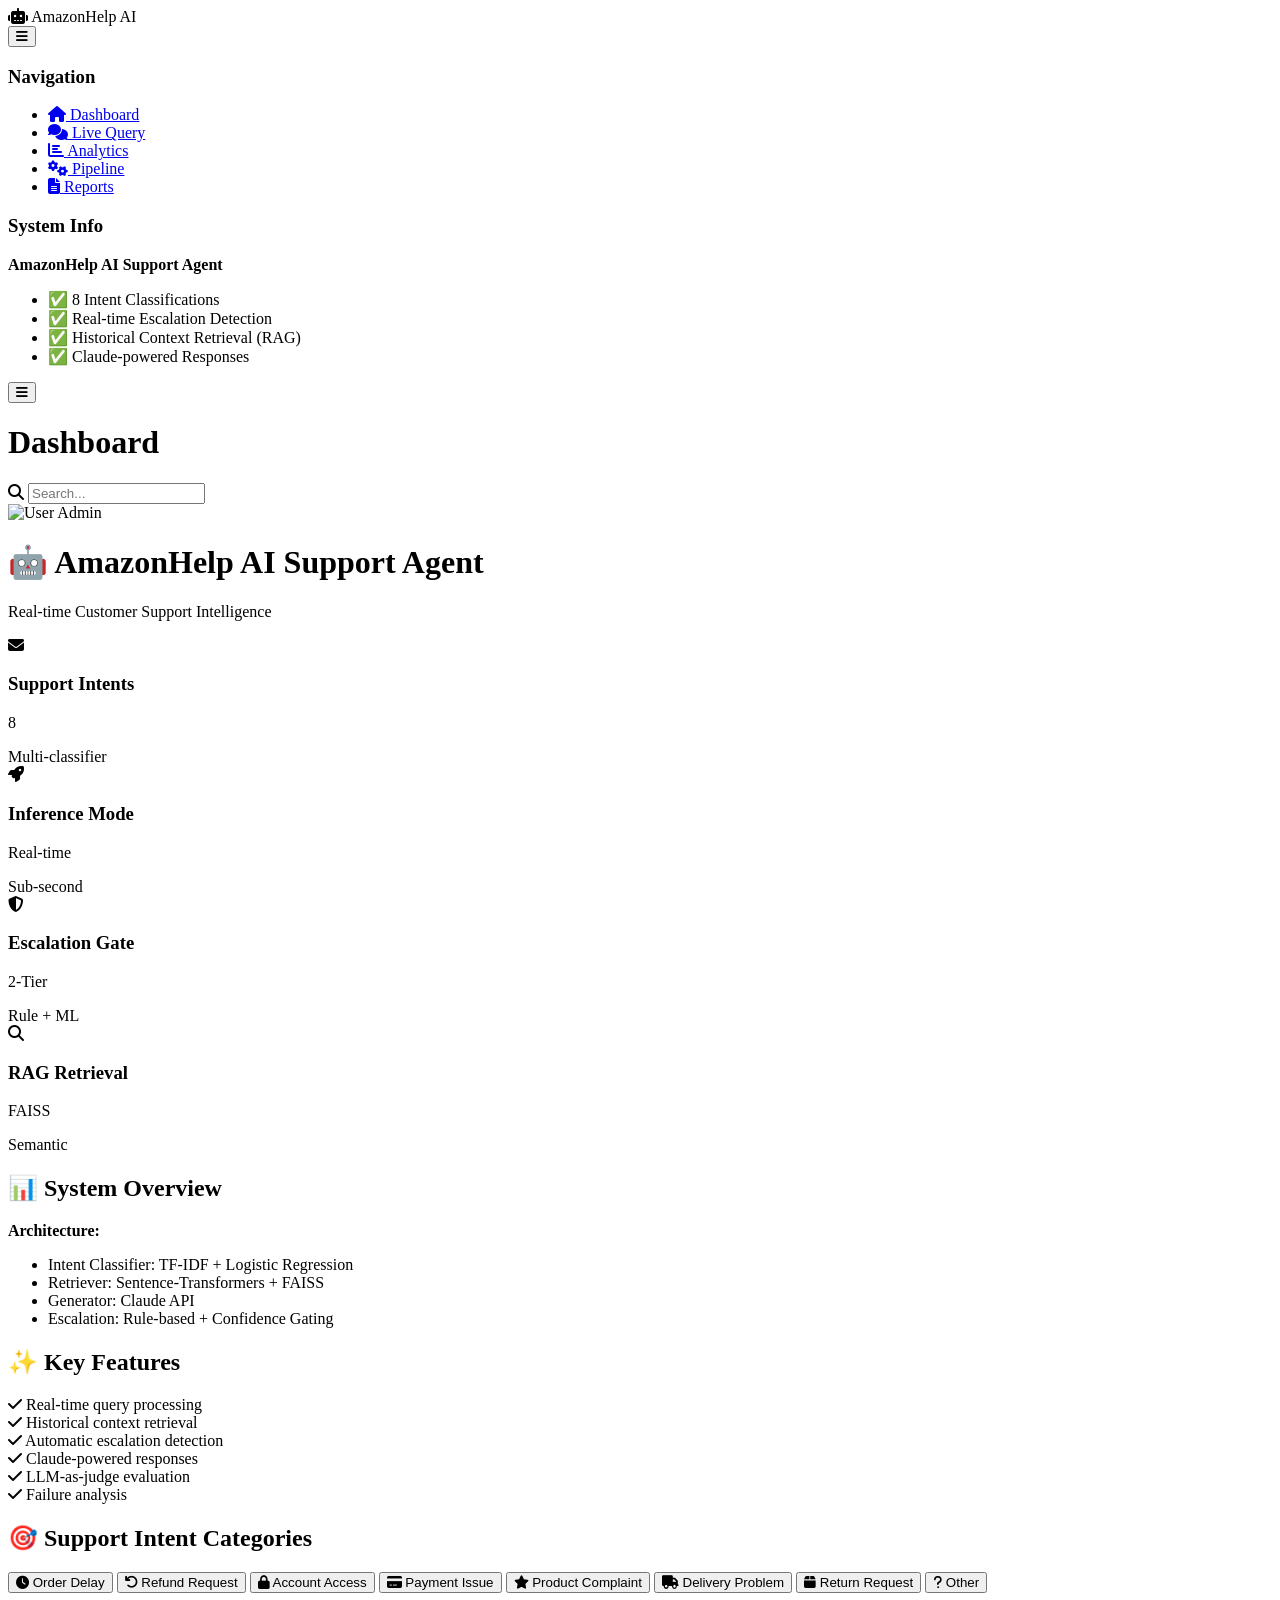
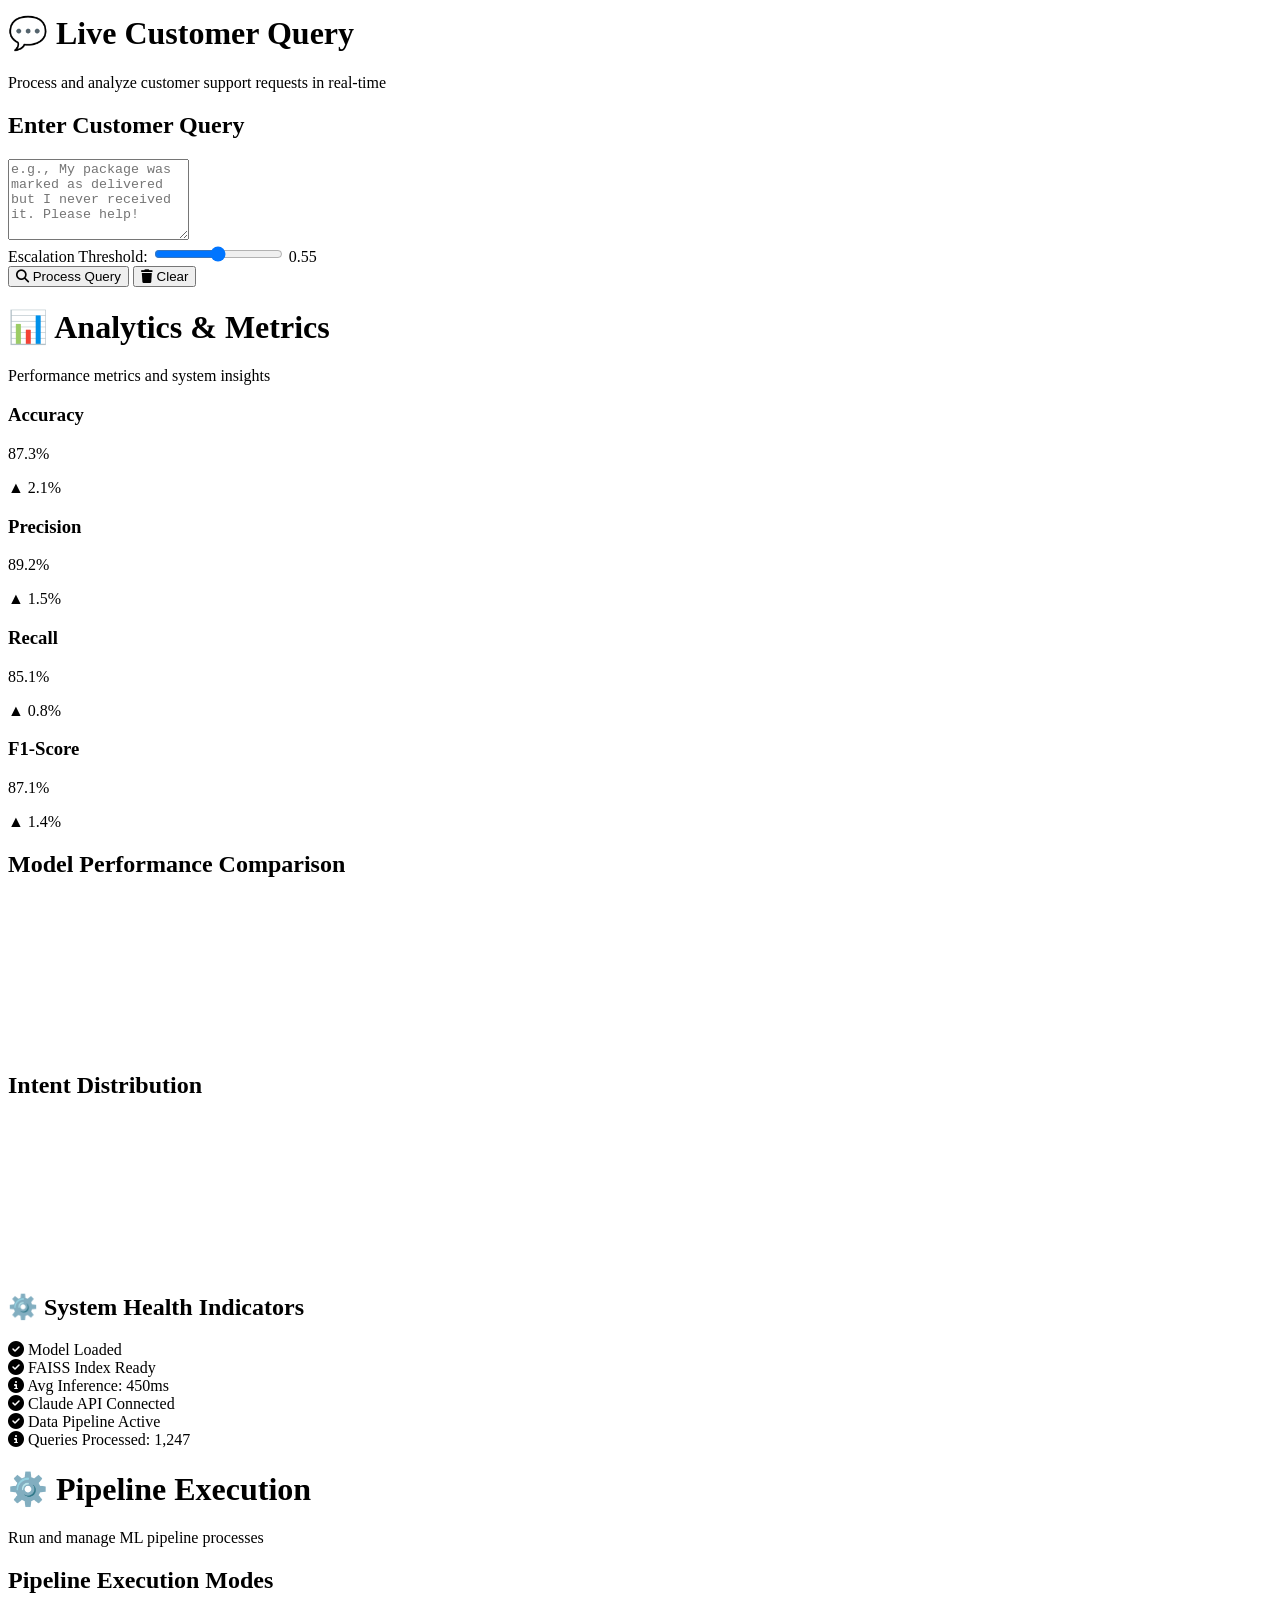
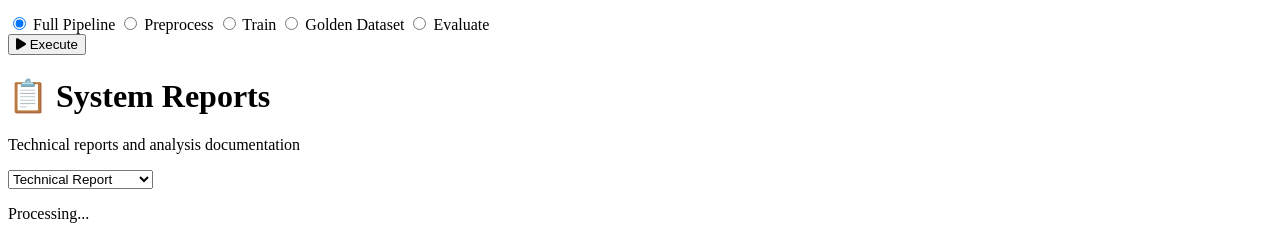
==== frontend/index.html @ 4ed50fbd "Rename frontend/html/ht.html to frontend/index.html" ====
<!DOCTYPE html>
<html lang="en">
<head>
    <meta charset="UTF-8">
    <meta name="viewport" content="width=device-width, initial-scale=1.0">
    <title>AmazonHelp AI Support Agent</title>
    <link rel="stylesheet" href="css/styles.css">
    <link rel="stylesheet" href="css/responsive.css">
    <link href="https://cdnjs.cloudflare.com/ajax/libs/font-awesome/6.4.0/css/all.min.css" rel="stylesheet">
    <link href="https://fonts.googleapis.com/css2?family=Inter:wght@300;400;500;600;700&display=swap" rel="stylesheet">
</head>
<body>
    <!-- Sidebar Navigation -->
    <div class="sidebar" id="sidebar">
        <div class="sidebar-header">
            <div class="logo">
                <i class="fas fa-robot"></i>
                <span>AmazonHelp AI</span>
            </div>
            <button class="sidebar-toggle" id="sidebarToggle">
                <i class="fas fa-bars"></i>
            </button>
        </div>

        <nav class="sidebar-nav">
            <div class="nav-section">
                <h3>Navigation</h3>
                <ul>
                    <li><a href="#" data-page="dashboard" class="nav-link active">
                        <i class="fas fa-home"></i>
                        <span>Dashboard</span>
                    </a></li>
                    <li><a href="#" data-page="query" class="nav-link">
                        <i class="fas fa-comments"></i>
                        <span>Live Query</span>
                    </a></li>
                    <li><a href="#" data-page="analytics" class="nav-link">
                        <i class="fas fa-chart-bar"></i>
                        <span>Analytics</span>
                    </a></li>
                    <li><a href="#" data-page="pipeline" class="nav-link">
                        <i class="fas fa-cogs"></i>
                        <span>Pipeline</span>
                    </a></li>
                    <li><a href="#" data-page="reports" class="nav-link">
                        <i class="fas fa-file-alt"></i>
                        <span>Reports</span>
                    </a></li>
                </ul>
            </div>

            <div class="nav-section">
                <h3>System Info</h3>
                <div class="system-info">
                    <p><strong>AmazonHelp AI Support Agent</strong></p>
                    <ul>
                        <li>✅ 8 Intent Classifications</li>
                        <li>✅ Real-time Escalation Detection</li>
                        <li>✅ Historical Context Retrieval (RAG)</li>
                        <li>✅ Claude-powered Responses</li>
                    </ul>
                </div>
            </div>
        </nav>
    </div>

    <!-- Main Content -->
    <div class="main-container">
        <!-- Top Bar -->
        <div class="topbar">
            <div class="topbar-left">
                <button class="menu-btn" id="menuBtn">
                    <i class="fas fa-bars"></i>
                </button>
                <h1 class="page-title">Dashboard</h1>
            </div>
            <div class="topbar-right">
                <div class="search-bar">
                    <i class="fas fa-search"></i>
                    <input type="text" placeholder="Search...">
                </div>
                <div class="user-profile">
                    <img src="https://ui-avatars.com/api/?name=Admin&background=FF9900&color=fff" alt="User">
                    <span>Admin</span>
                </div>
            </div>
        </div>

        <!-- Content Area -->
        <div class="content">
            <!-- Dashboard Page -->
            <div class="page" id="dashboard-page" style="display: block;">
                <div class="page-header">
                    <h1>🤖 AmazonHelp AI Support Agent</h1>
                    <p>Real-time Customer Support Intelligence</p>
                </div>

                <!-- Metrics Grid -->
                <div class="metrics-grid">
                    <div class="metric-card">
                        <div class="metric-icon">
                            <i class="fas fa-envelope"></i>
                        </div>
                        <div class="metric-content">
                            <h3>Support Intents</h3>
                            <p class="metric-value">8</p>
                            <span class="metric-label">Multi-classifier</span>
                        </div>
                    </div>

                    <div class="metric-card">
                        <div class="metric-icon">
                            <i class="fas fa-rocket"></i>
                        </div>
                        <div class="metric-content">
                            <h3>Inference Mode</h3>
                            <p class="metric-value">Real-time</p>
                            <span class="metric-label">Sub-second</span>
                        </div>
                    </div>

                    <div class="metric-card">
                        <div class="metric-icon">
                            <i class="fas fa-shield-alt"></i>
                        </div>
                        <div class="metric-content">
                            <h3>Escalation Gate</h3>
                            <p class="metric-value">2-Tier</p>
                            <span class="metric-label">Rule + ML</span>
                        </div>
                    </div>

                    <div class="metric-card">
                        <div class="metric-icon">
                            <i class="fas fa-search"></i>
                        </div>
                        <div class="metric-content">
                            <h3>RAG Retrieval</h3>
                            <p class="metric-value">FAISS</p>
                            <span class="metric-label">Semantic</span>
                        </div>
                    </div>
                </div>

                <!-- System Overview Section -->
                <div class="section-grid">
                    <div class="card">
                        <h2>📊 System Overview</h2>
                        <div class="info-list">
                            <p><strong>Architecture:</strong></p>
                            <ul>
                                <li>Intent Classifier: TF-IDF + Logistic Regression</li>
                                <li>Retriever: Sentence-Transformers + FAISS</li>
                                <li>Generator: Claude API</li>
                                <li>Escalation: Rule-based + Confidence Gating</li>
                            </ul>
                        </div>
                    </div>

                    <div class="card success-card">
                        <h2>✨ Key Features</h2>
                        <div class="features-list">
                            <div class="feature"><i class="fas fa-check"></i> Real-time query processing</div>
                            <div class="feature"><i class="fas fa-check"></i> Historical context retrieval</div>
                            <div class="feature"><i class="fas fa-check"></i> Automatic escalation detection</div>
                            <div class="feature"><i class="fas fa-check"></i> Claude-powered responses</div>
                            <div class="feature"><i class="fas fa-check"></i> LLM-as-judge evaluation</div>
                            <div class="feature"><i class="fas fa-check"></i> Failure analysis</div>
                        </div>
                    </div>
                </div>

                <!-- Intent Categories -->
                <div class="card">
                    <h2>🎯 Support Intent Categories</h2>
                    <div class="intent-grid">
                        <button class="intent-btn"><i class="fas fa-clock"></i> Order Delay</button>
                        <button class="intent-btn"><i class="fas fa-undo"></i> Refund Request</button>
                        <button class="intent-btn"><i class="fas fa-lock"></i> Account Access</button>
                        <button class="intent-btn"><i class="fas fa-credit-card"></i> Payment Issue</button>
                        <button class="intent-btn"><i class="fas fa-star"></i> Product Complaint</button>
                        <button class="intent-btn"><i class="fas fa-truck"></i> Delivery Problem</button>
                        <button class="intent-btn"><i class="fas fa-box"></i> Return Request</button>
                        <button class="intent-btn"><i class="fas fa-question"></i> Other</button>
                    </div>
                </div>
            </div>

            <!-- Live Query Page -->
            <div class="page" id="query-page">
                <div class="page-header">
                    <h1>💬 Live Customer Query</h1>
                    <p>Process and analyze customer support requests in real-time</p>
                </div>

                <!-- Query Input Section -->
                <div class="card">
                    <h2>Enter Customer Query</h2>
                    <div class="form-group">
                        <textarea id="queryInput" placeholder="e.g., My package was marked as delivered but I never received it. Please help!" rows="5"></textarea>
                    </div>

                    <div class="controls-row">
                        <div class="control-group">
                            <label for="thresholdSlider">Escalation Threshold:</label>
                            <input type="range" id="thresholdSlider" min="0.3" max="0.8" step="0.05" value="0.55">
                            <span id="thresholdValue">0.55</span>
                        </div>
                        <div class="button-group">
                            <button class="btn btn-primary" id="processBtn">
                                <i class="fas fa-search"></i> Process Query
                            </button>
                            <button class="btn btn-secondary" id="clearBtn">
                                <i class="fas fa-trash"></i> Clear
                            </button>
                        </div>
                    </div>
                </div>

                <!-- Results Section -->
                <div id="resultsContainer" style="display: none;">
                    <!-- Analysis Results -->
                    <div class="results-grid">
                        <div class="card result-card">
                            <h3>🎯 Classified Intent</h3>
                            <div class="intent-result">
                                <p class="result-intent" id="resultIntent">-</p>
                                <div class="confidence-container">
                                    <div class="confidence-bar">
                                        <div class="confidence-fill" id="confidenceFill"></div>
                                    </div>
                                    <span class="confidence-text" id="confidenceText">0%</span>
                                </div>
                            </div>
                        </div>

                        <div class="card result-card">
                            <h3>⚠️ Escalation Decision</h3>
                            <div id="escalationResult" class="escalation-box">
                                -
                            </div>
                            <p id="escalationReason" class="escalation-reason">-</p>
                        </div>
                    </div>

                    <!-- Retrieved Examples -->
                    <div class="card">
                        <h2>📚 Retrieved Historical Examples</h2>
                        <div id="examplesContainer" class="examples-list">
                            <!-- Examples will be loaded here -->
                        </div>
                    </div>

                    <!-- Generated Response -->
                    <div class="card">
                        <h2>💬 Generated AmazonHelp Response</h2>
                        <div class="response-box">
                            <p id="generatedResponse">-</p>
                        </div>

                        <div class="action-buttons">
                            <button class="btn btn-success"><i class="fas fa-thumbs-up"></i> Approve</button>
                            <button class="btn btn-warning"><i class="fas fa-edit"></i> Edit</button>
                            <button class="btn btn-danger"><i class="fas fa-user-tie"></i> Escalate</button>
                        </div>
                    </div>
                </div>

                <!-- Query History -->
                <div class="card" id="historyContainer" style="display: none;">
                    <h2>📜 Query History</h2>
                    <div id="queryHistory" class="history-list">
                        <!-- History will be loaded here -->
                    </div>
                </div>
            </div>

            <!-- Analytics Page -->
            <div class="page" id="analytics-page">
                <div class="page-header">
                    <h1>📊 Analytics & Metrics</h1>
                    <p>Performance metrics and system insights</p>
                </div>

                <!-- Performance Metrics -->
                <div class="metrics-grid">
                    <div class="metric-card">
                        <div class="metric-content">
                            <h3>Accuracy</h3>
                            <p class="metric-value">87.3%</p>
                            <span class="metric-change positive">▲ 2.1%</span>
                        </div>
                    </div>
                    <div class="metric-card">
                        <div class="metric-content">
                            <h3>Precision</h3>
                            <p class="metric-value">89.2%</p>
                            <span class="metric-change positive">▲ 1.5%</span>
                        </div>
                    </div>
                    <div class="metric-card">
                        <div class="metric-content">
                            <h3>Recall</h3>
                            <p class="metric-value">85.1%</p>
                            <span class="metric-change positive">▲ 0.8%</span>
                        </div>
                    </div>
                    <div class="metric-card">
                        <div class="metric-content">
                            <h3>F1-Score</h3>
                            <p class="metric-value">87.1%</p>
                            <span class="metric-change positive">▲ 1.4%</span>
                        </div>
                    </div>
                </div>

                <!-- Charts -->
                <div class="section-grid">
                    <div class="card">
                        <h2>Model Performance Comparison</h2>
                        <canvas id="performanceChart"></canvas>
                    </div>

                    <div class="card">
                        <h2>Intent Distribution</h2>
                        <canvas id="intentChart"></canvas>
                    </div>
                </div>

                <!-- System Health -->
                <div class="card">
                    <h2>⚙️ System Health Indicators</h2>
                    <div class="health-grid">
                        <div class="health-item success">
                            <i class="fas fa-check-circle"></i>
                            <span>Model Loaded</span>
                        </div>
                        <div class="health-item success">
                            <i class="fas fa-check-circle"></i>
                            <span>FAISS Index Ready</span>
                        </div>
                        <div class="health-item info">
                            <i class="fas fa-info-circle"></i>
                            <span>Avg Inference: 450ms</span>
                        </div>
                        <div class="health-item success">
                            <i class="fas fa-check-circle"></i>
                            <span>Claude API Connected</span>
                        </div>
                        <div class="health-item success">
                            <i class="fas fa-check-circle"></i>
                            <span>Data Pipeline Active</span>
                        </div>
                        <div class="health-item info">
                            <i class="fas fa-info-circle"></i>
                            <span>Queries Processed: 1,247</span>
                        </div>
                    </div>
                </div>
            </div>

            <!-- Pipeline Page -->
            <div class="page" id="pipeline-page">
                <div class="page-header">
                    <h1>⚙️ Pipeline Execution</h1>
                    <p>Run and manage ML pipeline processes</p>
                </div>

                <div class="card">
                    <h2>Pipeline Execution Modes</h2>
                    
                    <div class="mode-selector">
                        <label class="mode-option">
                            <input type="radio" name="pipeline-mode" value="full" checked>
                            <span>Full Pipeline</span>
                        </label>
                        <label class="mode-option">
                            <input type="radio" name="pipeline-mode" value="preprocess">
                            <span>Preprocess</span>
                        </label>
                        <label class="mode-option">
                            <input type="radio" name="pipeline-mode" value="train">
                            <span>Train</span>
                        </label>
                        <label class="mode-option">
                            <input type="radio" name="pipeline-mode" value="golden">
                            <span>Golden Dataset</span>
                        </label>
                        <label class="mode-option">
                            <input type="radio" name="pipeline-mode" value="evaluate">
                            <span>Evaluate</span>
                        </label>
                    </div>

                    <button class="btn btn-primary btn-large" id="executeBtn">
                        <i class="fas fa-play"></i> Execute
                    </button>
                </div>

                <!-- Progress Section -->
                <div class="card" id="progressContainer" style="display: none;">
                    <h2>Execution Progress</h2>
                    
                    <div id="progressSteps" class="progress-steps">
                        <!-- Steps will be added here -->
                    </div>

                    <div class="progress-bar-container">
                        <div class="progress-bar">
                            <div class="progress-fill" id="progressFill"></div>
                        </div>
                        <span id="progressPercent">0%</span>
                    </div>
                </div>

                <!-- Results -->
                <div class="card" id="pipelineResults" style="display: none;">
                    <h2>✅ Execution Completed</h2>
                    <div id="resultsContent"></div>
                </div>
            </div>

            <!-- Reports Page -->
            <div class="page" id="reports-page">
                <div class="page-header">
                    <h1>📋 System Reports</h1>
                    <p>Technical reports and analysis documentation</p>
                </div>

                <div class="card">
                    <div class="report-selector">
                        <select id="reportSelect">
                            <option value="technical">Technical Report</option>
                            <option value="decision">Decision Log</option>
                            <option value="failure">Failure Analysis</option>
                            <option value="evaluation">Evaluation Summary</option>
                        </select>
                    </div>
                </div>

                <div class="card">
                    <div id="reportContent" class="report-content">
                        <!-- Report content will be loaded here -->
                    </div>
                </div>
            </div>
        </div>
    </div>

    <!-- Loading Spinner -->
    <div class="loader" id="loader">
        <div class="spinner"></div>
        <p>Processing...</p>
    </div>

    <!-- Toast Notifications -->
    <div id="toast" class="toast"></div>

    <script src="https://cdnjs.cloudflare.com/ajax/libs/Chart.js/3.9.1/chart.min.js"></script>
    <script src="js/java.js"></script>
</body>
</html>
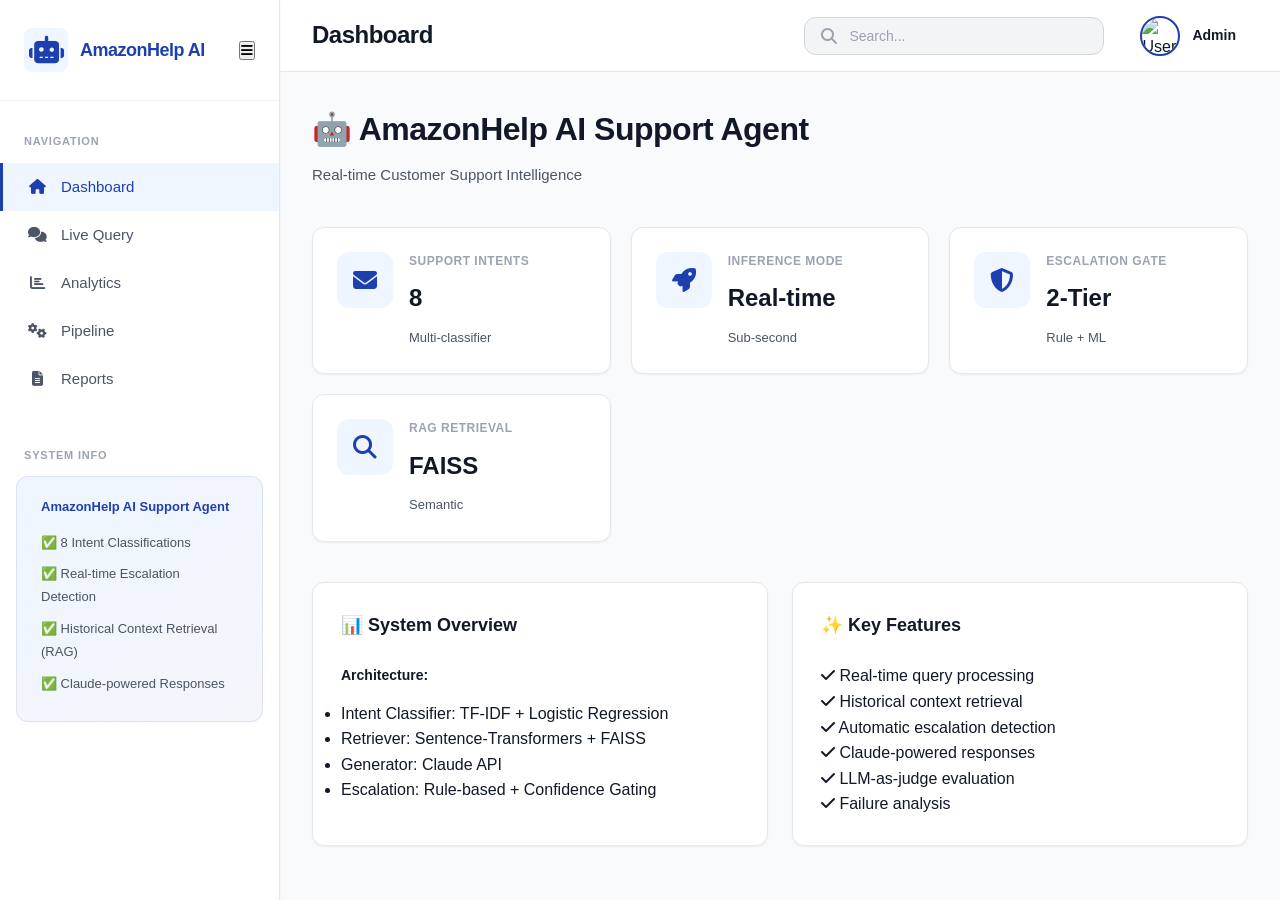
==== commit b9b59e92: "Update index.html" ====
--- a/frontend/index.html
+++ b/frontend/index.html
@@ -4,8 +4,8 @@
     <meta charset="UTF-8">
     <meta name="viewport" content="width=device-width, initial-scale=1.0">
     <title>AmazonHelp AI Support Agent</title>
-    <link rel="stylesheet" href="css/styles.css">
-    <link rel="stylesheet" href="css/responsive.css">
+  <link rel="stylesheet" href="html/css/styles.css">
+<link rel="stylesheet" href="html/css/responsive.css">
     <link href="https://cdnjs.cloudflare.com/ajax/libs/font-awesome/6.4.0/css/all.min.css" rel="stylesheet">
     <link href="https://fonts.googleapis.com/css2?family=Inter:wght@300;400;500;600;700&display=swap" rel="stylesheet">
 </head>
@@ -457,6 +457,6 @@
     <div id="toast" class="toast"></div>
 
     <script src="https://cdnjs.cloudflare.com/ajax/libs/Chart.js/3.9.1/chart.min.js"></script>
-    <script src="js/java.js"></script>
+    <script src="html/js/java.js"></script>
 </body>
 </html>
--- a/frontend/html/css/styles.css
+++ b/frontend/html/css/styles.css
@@ -0,0 +1,1334 @@
+﻿/* ============================
+   PROFESSIONAL DESIGN SYSTEM
+   ============================ */
+
+:root {
+    /* Primary Colors - Professional Blue & Teal */
+    --primary: #1E40AF;
+    --primary-dark: #1E3A8A;
+    --primary-light: #EFF6FF;
+    
+    /* Secondary - Professional Teal */
+    --accent: #0891B2;
+    --accent-light: #ECFDF5;
+    
+    /* Semantic Colors - Professional Palette */
+    --success: #059669;
+    --warning: #D97706;
+    --danger: #DC2626;
+    --info: #0284C7;
+    
+    /* Neutral Palette */
+    --dark: #1F2937;
+    --light: #F9FAFB;
+    --gray-50: #F9FAFB;
+    --gray-100: #F3F4F6;
+    --gray-200: #E5E7EB;
+    --gray-300: #D1D5DB;
+    --gray-400: #9CA3AF;
+    --gray-500: #6B7280;
+    --gray-600: #4B5563;
+    --gray-700: #374151;
+    --gray-800: #1F2937;
+    --gray-900: #111827;
+    
+    /* Backgrounds */
+    --bg-primary: #FFFFFF;
+    --bg-secondary: #F9FAFB;
+    --bg-tertiary: #F3F4F6;
+    
+    /* Text */
+    --text-primary: #111827;
+    --text-secondary: #4B5563;
+    --text-tertiary: #9CA3AF;
+    
+    /* Shadows */
+    --shadow-sm: 0 1px 2px 0 rgba(0, 0, 0, 0.05);
+    --shadow-md: 0 4px 6px -1px rgba(0, 0, 0, 0.1);
+    --shadow-lg: 0 10px 15px -3px rgba(0, 0, 0, 0.1);
+    --shadow-xl: 0 20px 25px -5px rgba(0, 0, 0, 0.1);
+    
+    /* Border Radius */
+    --radius-sm: 4px;
+    --radius-md: 8px;
+    --radius-lg: 12px;
+    --radius-xl: 16px;
+    
+    /* Transitions */
+    --transition: all 0.3s cubic-bezier(0.4, 0, 0.2, 1);
+}
+
+* {
+    margin: 0;
+    padding: 0;
+    box-sizing: border-box;
+}
+
+html, body {
+    height: 100%;
+    font-family: -apple-system, BlinkMacSystemFont, 'Segoe UI', 'Roboto', sans-serif;
+    background: var(--bg-secondary);
+    color: var(--text-primary);
+    line-height: 1.6;
+}
+
+body {
+    overflow: hidden;
+}
+
+/* SIDEBAR */
+.sidebar {
+    position: fixed;
+    left: 0;
+    top: 0;
+    width: 280px;
+    height: 100vh;
+    background: var(--bg-primary);
+    border-right: 1px solid var(--gray-200);
+    overflow-y: auto;
+    z-index: 1000;
+    transition: var(--transition);
+    box-shadow: var(--shadow-sm);
+}
+
+.sidebar-header {
+    padding: 28px 24px;
+    border-bottom: 1px solid var(--gray-100);
+    display: flex;
+    justify-content: space-between;
+    align-items: center;
+    gap: 12px;
+}
+
+.logo {
+    display: flex;
+    align-items: center;
+    gap: 12px;
+    font-size: 18px;
+    font-weight: 700;
+    color: var(--primary);
+    letter-spacing: -0.5px;
+}
+
+.logo i {
+    font-size: 28px;
+    background: var(--primary-light);
+    width: 44px;
+    height: 44px;
+    display: flex;
+    align-items: center;
+    justify-content: center;
+    border-radius: var(--radius-md);
+}
+
+.sidebar-nav {
+    padding: 20px 0;
+}
+
+.nav-section {
+    margin-bottom: 32px;
+}
+
+.nav-section h3 {
+    font-size: 11px;
+    font-weight: 700;
+    text-transform: uppercase;
+    color: var(--text-tertiary);
+    padding: 12px 24px;
+    letter-spacing: 0.8px;
+}
+
+.nav-section ul {
+    list-style: none;
+}
+
+.nav-link {
+    display: flex;
+    align-items: center;
+    gap: 14px;
+    padding: 12px 24px;
+    color: var(--text-secondary);
+    text-decoration: none;
+    transition: var(--transition);
+    border-left: 3px solid transparent;
+    font-weight: 500;
+    font-size: 15px;
+}
+
+.nav-link:hover {
+    background: var(--primary-light);
+    color: var(--primary);
+    border-left-color: var(--primary);
+}
+
+.nav-link.active {
+    background: var(--primary-light);
+    color: var(--primary);
+    border-left-color: var(--primary);
+}
+
+.nav-link i {
+    width: 20px;
+    text-align: center;
+}
+
+.system-info {
+    background: linear-gradient(135deg, var(--primary-light) 0%, rgba(30, 64, 175, 0.05) 100%);
+    padding: 18px 24px;
+    border-radius: var(--radius-lg);
+    margin: 0 16px;
+    font-size: 13px;
+    line-height: 1.8;
+    border: 1px solid rgba(30, 64, 175, 0.1);
+}
+
+.system-info p {
+    font-weight: 700;
+    margin-bottom: 12px;
+    color: var(--primary);
+}
+
+.system-info ul {
+    list-style: none;
+}
+
+.system-info li {
+    margin-bottom: 8px;
+    color: var(--text-secondary);
+}
+
+/* MAIN CONTAINER */
+.main-container {
+    margin-left: 280px;
+    display: flex;
+    flex-direction: column;
+    height: 100vh;
+    background: var(--bg-secondary);
+}
+
+/* TOPBAR */
+.topbar {
+    background: var(--bg-primary);
+    border-bottom: 1px solid var(--gray-200);
+    padding: 16px 32px;
+    display: flex;
+    justify-content: space-between;
+    align-items: center;
+    height: 72px;
+    box-shadow: var(--shadow-sm);
+    flex-shrink: 0;
+}
+
+.topbar-left {
+    display: flex;
+    align-items: center;
+    gap: 24px;
+}
+
+.menu-btn {
+    display: none;
+    background: none;
+    border: none;
+    cursor: pointer;
+    font-size: 22px;
+    color: var(--text-primary);
+    padding: 8px;
+    border-radius: var(--radius-md);
+    transition: var(--transition);
+}
+
+.menu-btn:hover {
+    background: var(--bg-tertiary);
+}
+
+.page-title {
+    font-size: 24px;
+    font-weight: 700;
+    color: var(--text-primary);
+    letter-spacing: -0.5px;
+}
+
+.topbar-right {
+    display: flex;
+    align-items: center;
+    gap: 24px;
+}
+
+.search-bar {
+    display: flex;
+    align-items: center;
+    gap: 12px;
+    background: var(--bg-tertiary);
+    padding: 10px 16px;
+    border-radius: var(--radius-lg);
+    border: 1px solid var(--gray-300);
+    width: 300px;
+    transition: var(--transition);
+}
+
+.search-bar:focus-within {
+    border-color: var(--primary);
+    box-shadow: 0 0 0 3px var(--primary-light);
+}
+
+.search-bar input {
+    background: none;
+    border: none;
+    outline: none;
+    width: 100%;
+    color: var(--text-primary);
+    font-size: 14px;
+}
+
+.search-bar input::placeholder {
+    color: var(--text-tertiary);
+}
+
+.search-bar i {
+    color: var(--text-tertiary);
+}
+
+.user-profile {
+    display: flex;
+    align-items: center;
+    gap: 12px;
+    cursor: pointer;
+    padding: 8px 12px;
+    border-radius: var(--radius-lg);
+    transition: var(--transition);
+}
+
+.user-profile:hover {
+    background: var(--bg-tertiary);
+}
+
+.user-profile img {
+    width: 40px;
+    height: 40px;
+    border-radius: 50%;
+    border: 2px solid var(--primary);
+}
+
+.user-profile span {
+    font-weight: 600;
+    color: var(--text-primary);
+    font-size: 14px;
+}
+
+/* CONTENT AREA */
+.content {
+    flex: 1;
+    overflow-y: auto;
+    padding: 32px;
+    background: var(--bg-secondary);
+}
+
+.content::-webkit-scrollbar {
+    width: 8px;
+}
+
+.content::-webkit-scrollbar-track {
+    background: var(--bg-tertiary);
+}
+
+.content::-webkit-scrollbar-thumb {
+    background: var(--gray-300);
+    border-radius: 4px;
+}
+
+.content::-webkit-scrollbar-thumb:hover {
+    background: var(--gray-400);
+}
+
+.page {
+    display: none;
+    animation: fadeIn 0.3s ease-in-out;
+}
+
+.page.active {
+    display: block;
+}
+
+@keyframes fadeIn {
+    from {
+        opacity: 0;
+        transform: translateY(8px);
+    }
+    to {
+        opacity: 1;
+        transform: translateY(0);
+    }
+}
+
+.page-header {
+    margin-bottom: 40px;
+}
+
+.page-header h1 {
+    font-size: 32px;
+    font-weight: 700;
+    color: var(--text-primary);
+    margin-bottom: 8px;
+    letter-spacing: -0.5px;
+}
+
+.page-header p {
+    font-size: 15px;
+    color: var(--text-secondary);
+}
+
+/* METRICS GRID */
+.metrics-grid {
+    display: grid;
+    grid-template-columns: repeat(auto-fit, minmax(240px, 1fr));
+    gap: 20px;
+    margin-bottom: 40px;
+}
+
+.metric-card {
+    background: var(--bg-primary);
+    border-radius: var(--radius-lg);
+    padding: 24px;
+    box-shadow: var(--shadow-sm);
+    border: 1px solid var(--gray-200);
+    display: flex;
+    gap: 16px;
+    align-items: flex-start;
+    transition: var(--transition);
+}
+
+.metric-card:hover {
+    box-shadow: var(--shadow-md);
+    transform: translateY(-4px);
+    border-color: var(--primary);
+}
+
+.metric-icon {
+    width: 56px;
+    height: 56px;
+    background: var(--primary-light);
+    border-radius: var(--radius-lg);
+    display: flex;
+    align-items: center;
+    justify-content: center;
+    font-size: 24px;
+    color: var(--primary);
+    flex-shrink: 0;
+}
+
+.metric-content {
+    flex: 1;
+}
+
+.metric-content h3 {
+    font-size: 12px;
+    font-weight: 700;
+    color: var(--text-tertiary);
+    text-transform: uppercase;
+    margin-bottom: 8px;
+    letter-spacing: 0.5px;
+}
+
+.metric-value {
+    font-size: 24px;
+    font-weight: 700;
+    color: var(--text-primary);
+    margin-bottom: 6px;
+}
+
+.metric-label {
+    font-size: 13px;
+    color: var(--text-secondary);
+}
+
+/* CARDS */
+.card {
+    background: var(--bg-primary);
+    border-radius: var(--radius-lg);
+    padding: 28px;
+    box-shadow: var(--shadow-sm);
+    margin-bottom: 24px;
+    border: 1px solid var(--gray-200);
+    transition: var(--transition);
+}
+
+.card:hover {
+    box-shadow: var(--shadow-md);
+}
+
+.card h2 {
+    font-size: 18px;
+    font-weight: 700;
+    margin-bottom: 24px;
+    color: var(--text-primary);
+    display: flex;
+    align-items: center;
+    gap: 10px;
+}
+
+.card h3 {
+    font-size: 15px;
+    font-weight: 700;
+    margin-bottom: 12px;
+    color: var(--text-primary);
+}
+
+.info-list {
+    display: flex;
+    flex-direction: column;
+    gap: 12px;
+}
+
+.info-list p {
+    font-size: 14px;
+    color: var(--text-secondary);
+    line-height: 1.8;
+}
+
+.info-list strong {
+    color: var(--text-primary);
+}
+
+/* SECTION GRID */
+.section-grid {
+    display: grid;
+    grid-template-columns: repeat(auto-fit, minmax(350px, 1fr));
+    gap: 24px;
+    margin-bottom: 40px;
+}
+
+/* FORMS & INPUTS */
+.form-group {
+    margin-bottom: 24px;
+}
+
+.form-group label {
+    display: block;
+    margin-bottom: 10px;
+    font-weight: 600;
+    color: var(--text-primary);
+    font-size: 14px;
+}
+
+textarea {
+    width: 100%;
+    padding: 12px 14px;
+    border: 1px solid var(--gray-300);
+    border-radius: var(--radius-lg);
+    font-family: inherit;
+    font-size: 14px;
+    resize: vertical;
+    transition: var(--transition);
+    background: var(--bg-primary);
+    color: var(--text-primary);
+    min-height: 100px;
+}
+
+textarea:focus {
+    outline: none;
+    border-color: var(--primary);
+    box-shadow: 0 0 0 3px var(--primary-light);
+}
+
+textarea::placeholder {
+    color: var(--text-tertiary);
+}
+
+input[type="range"] {
+    width: 100%;
+    height: 6px;
+    border-radius: 3px;
+    background: var(--gray-300);
+    outline: none;
+    -webkit-appearance: none;
+    appearance: none;
+}
+
+input[type="range"]::-webkit-slider-thumb {
+    -webkit-appearance: none;
+    appearance: none;
+    width: 20px;
+    height: 20px;
+    border-radius: 50%;
+    background: var(--primary);
+    cursor: pointer;
+    transition: var(--transition);
+    box-shadow: var(--shadow-md);
+}
+
+input[type="range"]::-webkit-slider-thumb:hover {
+    transform: scale(1.15);
+    box-shadow: 0 0 0 6px rgba(30, 64, 175, 0.2);
+}
+
+/* BUTTONS */
+.btn {
+    display: inline-flex;
+    align-items: center;
+    justify-content: center;
+    gap: 8px;
+    padding: 10px 20px;
+    border: none;
+    border-radius: var(--radius-lg);
+    font-size: 14px;
+    font-weight: 600;
+    cursor: pointer;
+    transition: var(--transition);
+    text-decoration: none;
+    white-space: nowrap;
+}
+
+.btn-primary {
+    background: var(--primary);
+    color: white;
+    box-shadow: var(--shadow-sm);
+}
+
+.btn-primary:hover {
+    background: var(--primary-dark);
+    box-shadow: var(--shadow-md);
+    transform: translateY(-2px);
+}
+
+.btn-primary:active {
+    transform: translateY(0);
+}
+
+.btn-secondary {
+    background: var(--bg-tertiary);
+    color: var(--text-primary);
+    border: 1px solid var(--gray-300);
+}
+
+.btn-secondary:hover {
+    background: var(--gray-200);
+    border-color: var(--gray-400);
+}
+
+.btn-large {
+    padding: 14px 28px;
+    font-size: 15px;
+}
+
+/* CONTROLS */
+.controls-row {
+    display: flex;
+    gap: 16px;
+    justify-content: space-between;
+    align-items: flex-end;
+    flex-wrap: wrap;
+    margin-top: 24px;
+}
+
+.control-group {
+    flex: 1;
+    min-width: 200px;
+}
+
+/* INTENT BUTTONS */
+.intent-grid {
+    display: grid;
+    grid-template-columns: repeat(auto-fill, minmax(140px, 1fr));
+    gap: 12px;
+    margin: 20px 0;
+}
+
+.intent-btn {
+    background: var(--bg-primary);
+    border: 2px solid var(--gray-300);
+    padding: 14px;
+    border-radius: var(--radius-lg);
+    cursor: pointer;
+    font-weight: 600;
+    font-size: 13px;
+    transition: var(--transition);
+    display: flex;
+    align-items: center;
+    justify-content: center;
+    gap: 8px;
+    color: var(--text-secondary);
+}
+
+.intent-btn:hover {
+    border-color: var(--primary);
+    color: var(--primary);
+    background: var(--primary-light);
+}
+
+/* RESULTS */
+.result-box {
+    background: var(--bg-primary);
+    border-radius: var(--radius-lg);
+    padding: 20px;
+    border: 1px solid var(--gray-200);
+    margin: 16px 0;
+}
+
+.escalation-box {
+    padding: 16px 20px;
+    border-radius: var(--radius-lg);
+    font-weight: 600;
+    text-align: center;
+    border: 1px solid;
+    margin: 12px 0;
+}
+
+.escalation-auto {
+    background: rgba(40, 167, 69, 0.1);
+    border-color: var(--success);
+    color: var(--success);
+}
+
+.escalation-escalate {
+    background: rgba(220, 53, 69, 0.1);
+    border-color: var(--danger);
+    color: var(--danger);
+}
+
+/* LOADER & SPINNER */
+.loader {
+    position: fixed;
+    top: 50%;
+    left: 50%;
+    transform: translate(-50%, -50%);
+    display: none;
+    flex-direction: column;
+    align-items: center;
+    gap: 16px;
+    z-index: 3000;
+    opacity: 0;
+    transition: opacity 0.3s ease;
+}
+
+.loader.active {
+    display: flex;
+    opacity: 1;
+}
+
+.loader::before {
+    content: '';
+    position: fixed;
+    top: 0;
+    left: 0;
+    right: 0;
+    bottom: 0;
+    background: rgba(0, 0, 0, 0.3);
+    z-index: -1;
+}
+
+.spinner {
+    width: 50px;
+    height: 50px;
+    border: 4px solid var(--primary-light);
+    border-top-color: var(--primary);
+    border-radius: 50%;
+    animation: spin 0.8s linear infinite;
+}
+
+@keyframes spin {
+    to {
+        transform: rotate(360deg);
+    }
+}
+
+.loader p {
+    color: var(--text-primary);
+    font-weight: 600;
+    font-size: 16px;
+}
+
+/* TOAST NOTIFICATIONS */
+.toast {
+    position: fixed;
+    bottom: 20px;
+    right: 20px;
+    background: var(--bg-primary);
+    padding: 16px 20px;
+    border-radius: var(--radius-lg);
+    box-shadow: var(--shadow-lg);
+    display: none;
+    align-items: center;
+    gap: 12px;
+    animation: slideIn 0.3s ease-out;
+    z-index: 2000;
+    max-width: 400px;
+    border-left: 4px solid var(--primary);
+    font-weight: 600;
+    color: var(--text-primary);
+}
+
+.toast.success {
+    border-left-color: var(--success);
+}
+
+.toast.warning {
+    border-left-color: var(--warning);
+}
+
+.toast.error {
+    border-left-color: var(--danger);
+}
+
+@keyframes slideIn {
+    from {
+        transform: translateX(400px);
+        opacity: 0;
+    }
+    to {
+        transform: translateX(0);
+        opacity: 1;
+    }
+}
+
+/* REPORTS STYLING */
+.report-content {
+    padding: 0;
+}
+
+.report-section {
+    padding: 20px 0;
+}
+
+.report-section h3 {
+    font-size: 18px;
+    font-weight: 700;
+    color: var(--primary);
+    margin-bottom: 16px;
+    border-bottom: 2px solid var(--primary-light);
+    padding-bottom: 12px;
+}
+
+.report-section h4 {
+    font-size: 14px;
+    font-weight: 700;
+    color: var(--text-primary);
+    margin-top: 20px;
+    margin-bottom: 12px;
+}
+
+.report-section p {
+    color: var(--text-secondary);
+    margin-bottom: 12px;
+    line-height: 1.8;
+}
+
+.report-section ul {
+    list-style: none;
+    padding-left: 0;
+    margin: 12px 0;
+}
+
+.report-section ul li {
+    color: var(--text-secondary);
+    margin-bottom: 8px;
+    padding-left: 24px;
+    position: relative;
+}
+
+.report-section ul li::before {
+    content: '▸';
+    position: absolute;
+    left: 0;
+    color: var(--primary);
+    font-weight: 700;
+}
+
+.report-section ol {
+    padding-left: 24px;
+    margin: 12px 0;
+}
+
+.report-section ol li {
+    color: var(--text-secondary);
+    margin-bottom: 8px;
+    line-height: 1.6;
+}
+
+.metrics-table {
+    width: 100%;
+    border-collapse: collapse;
+    margin: 16px 0;
+    background: var(--bg-primary);
+    border-radius: var(--radius-lg);
+    overflow: hidden;
+    border: 1px solid var(--gray-200);
+}
+
+.metrics-table th {
+    background: var(--primary-light);
+    padding: 12px 16px;
+    text-align: left;
+    font-weight: 700;
+    color: var(--primary);
+    border-bottom: 2px solid var(--primary);
+}
+
+.metrics-table td {
+    padding: 12px 16px;
+    border-bottom: 1px solid var(--gray-200);
+    color: var(--text-secondary);
+}
+
+.metrics-table tr:last-child td {
+    border-bottom: none;
+}
+
+.metrics-table tr:hover {
+    background: var(--bg-tertiary);
+}
+
+.decision-item {
+    background: var(--bg-tertiary);
+    padding: 16px;
+    border-radius: var(--radius-lg);
+    margin: 16px 0;
+    border-left: 4px solid var(--primary);
+}
+
+.decision-item h4 {
+    margin-top: 0;
+}
+
+.failure-item {
+    background: var(--bg-tertiary);
+    padding: 16px;
+    border-radius: var(--radius-lg);
+    margin: 16px 0;
+    border-left: 4px solid;
+}
+
+.failure-item.warning {
+    border-left-color: var(--warning);
+    background: rgba(255, 193, 7, 0.08);
+}
+
+.failure-item.success {
+    border-left-color: var(--success);
+    background: rgba(40, 167, 69, 0.08);
+}
+
+.failure-item h4 {
+    margin-top: 0;
+    color: var(--text-primary);
+}
+
+.failure-item p {
+    margin-bottom: 8px;
+}
+
+/* QUERY RESULTS */
+.results-grid {
+    display: grid;
+    grid-template-columns: repeat(auto-fit, minmax(300px, 1fr));
+    gap: 20px;
+    margin-bottom: 24px;
+}
+
+.result-card {
+    background: var(--bg-primary);
+    border-radius: var(--radius-lg);
+    padding: 24px;
+    border: 1px solid var(--gray-200);
+    box-shadow: var(--shadow-sm);
+}
+
+.result-card h3 {
+    font-size: 16px;
+    font-weight: 700;
+    margin-bottom: 16px;
+    color: var(--text-primary);
+}
+
+.intent-result {
+    display: flex;
+    flex-direction: column;
+    gap: 12px;
+}
+
+.result-intent {
+    font-size: 22px;
+    font-weight: 700;
+    color: var(--primary);
+}
+
+.confidence-container {
+    display: flex;
+    align-items: center;
+    gap: 12px;
+}
+
+.confidence-bar {
+    flex: 1;
+    height: 8px;
+    background: var(--gray-200);
+    border-radius: 4px;
+    overflow: hidden;
+}
+
+.confidence-fill {
+    height: 100%;
+    background: linear-gradient(90deg, #1E40AF, #0891B2);
+    width: 0%;
+    transition: width 0.3s ease;
+}
+
+.confidence-text {
+    font-weight: 700;
+    color: var(--primary);
+    min-width: 50px;
+}
+
+.escalation-reason {
+    color: var(--text-secondary);
+    font-size: 14px;
+    line-height: 1.6;
+}
+
+.examples-list {
+    display: flex;
+    flex-direction: column;
+    gap: 12px;
+}
+
+.example-item {
+    background: var(--bg-tertiary);
+    border-radius: var(--radius-lg);
+    padding: 16px;
+    border: 1px solid var(--gray-200);
+}
+
+.example-header {
+    display: flex;
+    justify-content: space-between;
+    align-items: center;
+    margin-bottom: 12px;
+    font-weight: 600;
+    color: var(--text-primary);
+}
+
+.example-similarity {
+    background: var(--primary-light);
+    color: var(--primary);
+    padding: 4px 12px;
+    border-radius: 12px;
+    font-size: 12px;
+    font-weight: 700;
+}
+
+.example-content {
+    display: flex;
+    flex-direction: column;
+    gap: 12px;
+}
+
+.example-message {
+    background: var(--bg-primary);
+    padding: 12px;
+    border-radius: var(--radius-md);
+    font-size: 13px;
+    color: var(--text-secondary);
+    line-height: 1.6;
+}
+
+.example-message strong {
+    color: var(--primary);
+}
+
+.response-box {
+    background: var(--bg-tertiary);
+    padding: 16px;
+    border-radius: var(--radius-lg);
+    border-left: 4px solid var(--primary);
+    line-height: 1.8;
+}
+
+.response-box p {
+    color: var(--text-secondary);
+}
+
+.action-buttons {
+    display: flex;
+    gap: 12px;
+    margin-top: 16px;
+    flex-wrap: wrap;
+}
+
+.btn-success {
+    background: var(--success);
+    color: white;
+    border: none;
+}
+
+.btn-success:hover {
+    background: #219653;
+    box-shadow: var(--shadow-md);
+}
+
+.btn-warning {
+    background: var(--warning);
+    color: white;
+    border: none;
+}
+
+.btn-warning:hover {
+    background: #E0A800;
+    box-shadow: var(--shadow-md);
+}
+
+.btn-danger {
+    background: var(--danger);
+    color: white;
+    border: none;
+}
+
+.btn-danger:hover {
+    background: #C72C48;
+    box-shadow: var(--shadow-md);
+}
+
+.history-list {
+    display: flex;
+    flex-direction: column;
+    gap: 12px;
+}
+
+.history-item {
+    background: var(--bg-tertiary);
+    padding: 16px;
+    border-radius: var(--radius-lg);
+    border-left: 4px solid var(--primary);
+    transition: var(--transition);
+}
+
+.history-item:hover {
+    box-shadow: var(--shadow-md);
+    transform: translateX(4px);
+}
+
+.history-item-query {
+    font-weight: 600;
+    color: var(--text-primary);
+    margin-bottom: 8px;
+}
+
+.history-item-details {
+    display: flex;
+    flex-wrap: wrap;
+    gap: 16px;
+    font-size: 13px;
+}
+
+.history-item-details span {
+    color: var(--text-secondary);
+}
+
+/* PIPELINE STYLING */
+.mode-selector {
+    display: grid;
+    grid-template-columns: repeat(auto-fit, minmax(140px, 1fr));
+    gap: 12px;
+    margin: 24px 0;
+}
+
+.mode-option {
+    position: relative;
+    display: flex;
+    align-items: center;
+    gap: 8px;
+    padding: 12px;
+    border: 2px solid var(--gray-300);
+    border-radius: var(--radius-lg);
+    cursor: pointer;
+    transition: var(--transition);
+}
+
+.mode-option:hover {
+    border-color: var(--primary);
+    background: var(--primary-light);
+}
+
+.mode-option input[type="radio"] {
+    cursor: pointer;
+}
+
+.mode-option input[type="radio"]:checked + span {
+    color: var(--primary);
+    font-weight: 700;
+}
+
+.mode-option input[type="radio"]:checked {
+    accent-color: var(--primary);
+}
+
+.progress-container {
+    display: none;
+    margin: 24px 0;
+}
+
+.progress-bar-wrapper {
+    margin-bottom: 24px;
+}
+
+.progress-bar-wrapper h4 {
+    font-size: 14px;
+    font-weight: 600;
+    margin-bottom: 8px;
+    color: var(--text-primary);
+}
+
+.progress-bar {
+    height: 8px;
+    background: var(--gray-200);
+    border-radius: 4px;
+    overflow: hidden;
+}
+
+.progress-fill {
+    height: 100%;
+    background: linear-gradient(90deg, #1E40AF, #0891B2);
+    width: 0%;
+    transition: width 0.3s ease;
+}
+
+.progress-percent {
+    font-size: 12px;
+    font-weight: 700;
+    color: var(--primary);
+    margin-top: 4px;
+}
+
+.progress-steps {
+    display: flex;
+    flex-direction: column;
+    gap: 12px;
+    margin-top: 20px;
+}
+
+.progress-step {
+    display: flex;
+    align-items: center;
+    gap: 12px;
+    padding: 12px;
+    background: var(--bg-tertiary);
+    border-radius: var(--radius-lg);
+    border-left: 4px solid var(--gray-300);
+    transition: var(--transition);
+}
+
+.progress-step.active {
+    border-left-color: var(--primary);
+    background: var(--primary-light);
+}
+
+.progress-step.completed {
+    border-left-color: var(--success);
+    background: rgba(40, 167, 69, 0.08);
+}
+
+.progress-step-icon {
+    width: 32px;
+    height: 32px;
+    display: flex;
+    align-items: center;
+    justify-content: center;
+    background: var(--primary);
+    color: white;
+    border-radius: 50%;
+    font-weight: 700;
+    font-size: 14px;
+}
+
+.progress-step.completed .progress-step-icon {
+    background: var(--success);
+}
+
+.pipeline-results {
+    display: none;
+    margin-top: 24px;
+}
+
+/* HEALTH GRID */
+.health-grid {
+    display: grid;
+    grid-template-columns: repeat(auto-fit, minmax(200px, 1fr));
+    gap: 16px;
+    margin-top: 16px;
+}
+
+.health-item {
+    display: flex;
+    align-items: center;
+    gap: 12px;
+    padding: 12px 16px;
+    border-radius: var(--radius-lg);
+    border: 1px solid var(--gray-200);
+    background: var(--bg-primary);
+}
+
+.health-item.success {
+    border-color: var(--success);
+    background: rgba(40, 167, 69, 0.08);
+}
+
+.health-item.success i {
+    color: var(--success);
+}
+
+.health-item.info {
+    border-color: var(--info);
+    background: rgba(23, 162, 184, 0.08);
+}
+
+.health-item.info i {
+    color: var(--info);
+}
+
+.health-item i {
+    font-size: 18px;
+}
+
+.health-item span {
+    font-weight: 600;
+    color: var(--text-primary);
+}
+
+/* RESPONSIVE */
+@media (max-width: 768px) {
+    .sidebar {
+        transform: translateX(-100%);
+        width: 280px;
+    }
+    
+    .sidebar.active {
+        transform: translateX(0);
+    }
+    
+    .main-container {
+        margin-left: 0;
+    }
+    
+    .menu-btn {
+        display: flex;
+    }
+    
+    .topbar {
+        flex-wrap: wrap;
+        gap: 12px;
+    }
+    
+    .search-bar {
+        width: 100%;
+    }
+    
+    .metrics-grid {
+        grid-template-columns: 1fr;
+    }
+    
+    .section-grid {
+        grid-template-columns: 1fr;
+    }
+    
+    .content {
+        padding: 20px;
+    }
+}
--- a/frontend/html/css/responsive.css
+++ b/frontend/html/css/responsive.css
@@ -0,0 +1,47 @@
+﻿/* Responsive Design */
+@media (max-width: 768px) {
+    .sidebar {
+        transform: translateX(-100%);
+        width: 250px;
+    }
+    
+    .sidebar.active {
+        transform: translateX(0);
+    }
+    
+    .main-container {
+        margin-left: 0;
+    }
+    
+    .topbar-left {
+        gap: 10px;
+    }
+    
+    .search-bar {
+        width: 200px;
+    }
+    
+    .content {
+        padding: 16px;
+    }
+    
+    .metrics-grid {
+        grid-template-columns: 1fr;
+    }
+}
+
+@media (max-width: 480px) {
+    .topbar {
+        flex-direction: column;
+        height: auto;
+        gap: 12px;
+    }
+    
+    .page-title {
+        font-size: 18px;
+    }
+    
+    .search-bar {
+        width: 100%;
+    }
+}
